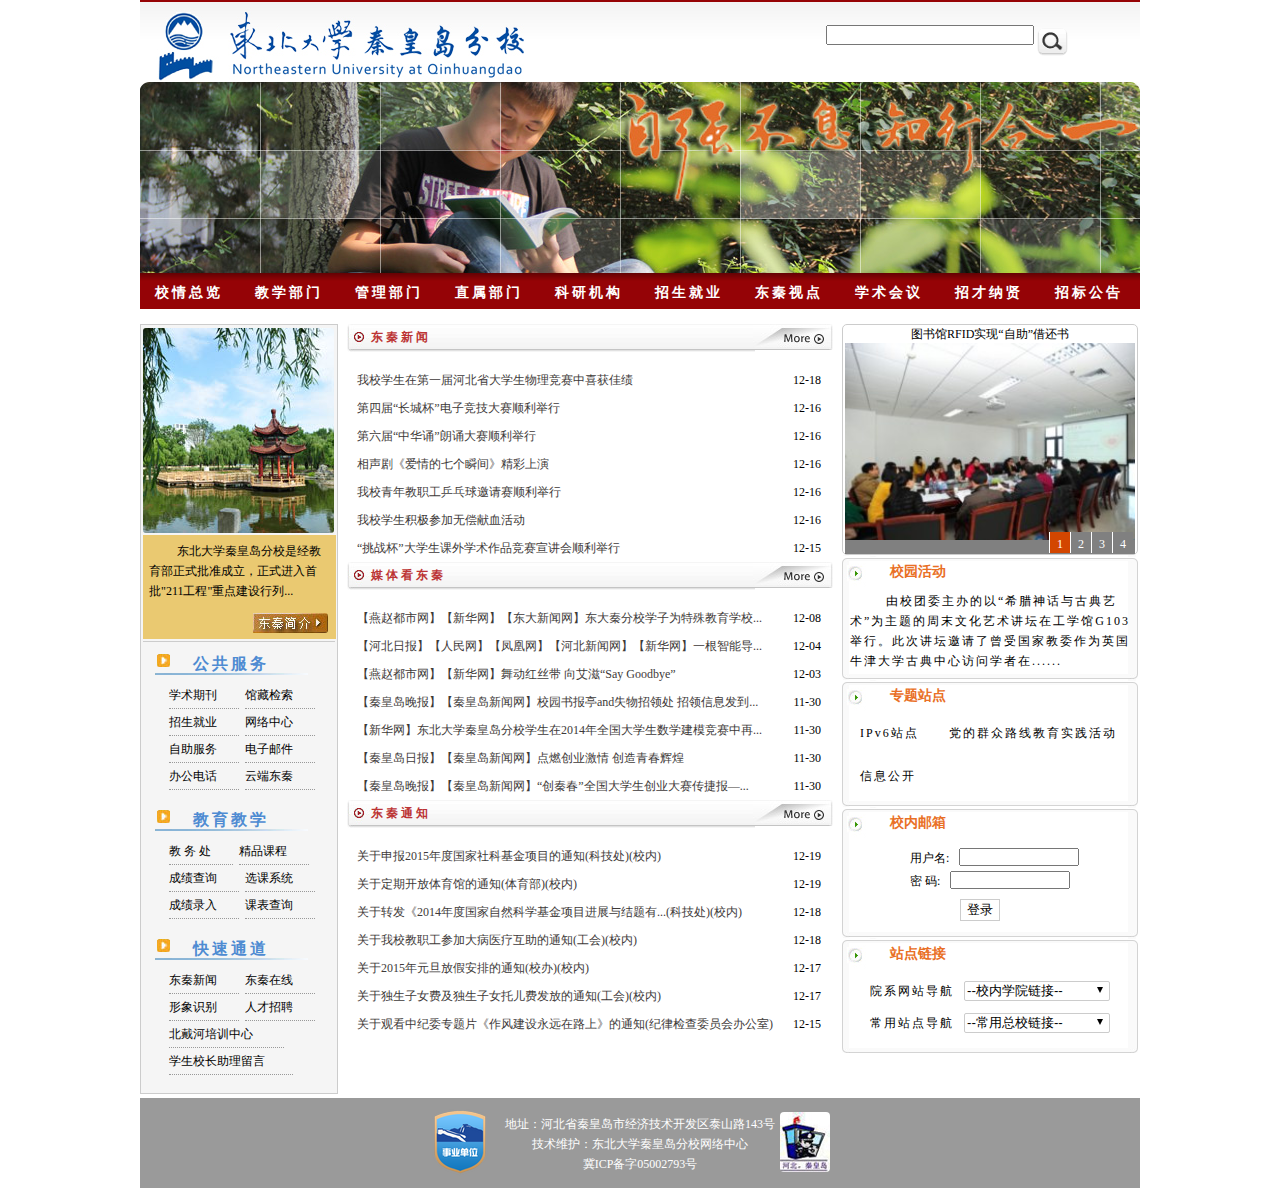
==== about/index.html @ 19c9d752 "Site updated: 2014-12-25 08:44:18" ====
<!DOCTYPE html>
<html lang="en">
<head>
<meta charset="UTF-8">
<title>欢迎光临东北大学秦皇岛分校</title>
<link rel="stylesheet" type="text/css" href="css/css.css">
<head>
<body>
	<div id="wrap">
		<div id="header">
			<div class="top">
				<div class="logo"></div>
				<div class="search">
					<input type="search" class="text">
					<input id="search-btn" type="button" class="btn">
				</div>
			</div>
			<div class="banner">
				<img src="img/banner1.jpg" alt="banner1" />	
			</div>
			<div class="menu">
				<ul id="nav" class="nav">
					<li class="dp"><a href="">校情总览</a></li>	
					<li class="dp"><a href="">教学部门</a></li>
					<li class="dp"><a href="">管理部门</a></li>
					<li class="dp"><a href="">直属部门</a></li>
					<li class="dp"><a href="">科研机构</a></li>
					<li class="dp"><a href="">招生就业</a></li>
					<li class="dp"><a href="">东秦视点</a></li>
					<li class="dp"><a href="">学术会议</a></li>
					<li class="dp"><a href="">招才纳贤</a></li>
					<li class="dp"><a href="">招标公告</a></li>
				</ul>
				<ul id="menu-nav" class="menu-nav">
					
				</ul>
			</div>
		</div>
		<div id="content">
			<div class="con-left">
				<div class="intro">
					<img src="img/fxjj1.jpg" alt="">
					<div class="text">
						<p>
						<a href="#">东北大学秦皇岛分校是经教育部正式批准成立，正式进入首批"211工程"重点建设行列...</a>
						</p>
						<div class="more">
							<a href="#"><img src="img/ddjjsub.jpg" alt=""></a>
						</div>	
					</div>
				</div>
				<div class="links">
					<div class="links-mo">
						<h2><span>公共服务</span></h2>
						<ul>
							<li><a href="#">学术期刊</a></li>
							<li><a href="#">馆藏检索</a></li>
							<li><a href="#">招生就业</a></li>
							<li><a href="#">网络中心</a></li>
							<li><a href="#">自助服务</a></li>
							<li><a href="#">电子邮件</a></li>
							<li><a href="#">办公电话</a></li>
							<li><a href="#">云端东秦</a></li>
						</ul>	
					</div>
					<div class="links-mo">
						<h2><span>教育教学</span></h2>
						<ul>
							<li><a href="#">教 务 处</a></li>
							<li><a href="#">精品课程</a></li>
							<li><a href="#">
							成绩查询</a></li>
							<li><a href="#">选课系统</a></li>
							<li><a href="#">成绩录入</a></li>
							<li><a href="#">课表查询</a></li>
						</ul>	
					</div>
					<div class="links-mo">
						<h2><span>快速通道</span></h2>
						<ul>
							<li><a href="#">东秦新闻</a></li>
							<li><a href="#">东秦在线</a></li>
							<li><a href="#">
							形象识别</a></li>
							<li><a href="#">人才招聘</a></li>
							<li><a href="#">北戴河培训中心&nbsp;&nbsp;&nbsp;</a></li>
							<li><a href="#">学生校长助理留言&nbsp;&nbsp;</a></li>
						</ul>	
					</div>
				</div>
			</div>
			<div class="con-mid">
				<div class="news-mod">
					<h2>东秦新闻</h2>
					<ul>
						<li><a href="#">我校学生在第一届河北省大学生物理竞赛中喜获佳绩</a><span>12-18</span></li>
						<li><a href="#">第四届“长城杯”电子竞技大赛顺利举行</a><span>12-16</span></li>
						<li><a href="#">第六届“中华诵”朗诵大赛顺利举行</a><span>12-16</span></li>
						<li><a href="#">相声剧《爱情的七个瞬间》精彩上演</a><span>12-16</span></li>
						<li><a href="#">我校青年教职工乒乓球邀请赛顺利举行</a><span>12-16</span></li>
						<li><a href="#">我校学生积极参加无偿献血活动</a><span>12-16</span></li>
						<li><a href="#">“挑战杯”大学生课外学术作品竞赛宣讲会顺利举行</a><span>12-15</span></li>
					</ul>
				</div>
				<div class="news-mod">
					<h2>媒体看东秦</h2>
					<ul>
						<li><a href="#">【燕赵都市网】【新华网】【东大新闻网】东大秦分校学子为特殊教育学校...</a><span>12-08</span></li>
						<li><a href="#">【河北日报】【人民网】【凤凰网】【河北新闻网】【新华网】一根智能导...</a><span>12-04</span></li>
						<li><a href="#">【燕赵都市网】【新华网】舞动红丝带 向艾滋“Say Goodbye”</a><span>12-03</span></li>
						<li><a href="#">【秦皇岛晚报】【秦皇岛新闻网】校园书报亭and失物招领处 招领信息发到...</a><span>11-30</span></li>
						<li><a href="#">【新华网】东北大学秦皇岛分校学生在2014年全国大学生数学建模竞赛中再...</a><span>11-30</span></li>
						<li><a href="#">【秦皇岛日报】【秦皇岛新闻网】点燃创业激情 创造青春辉煌</a><span>11-30</span></li>
						<li><a href="#">【秦皇岛晚报】【秦皇岛新闻网】“创秦春”全国大学生创业大赛传捷报—...</a><span>11-30</span></li>
					</ul>
				</div>
				<div class="news-mod">
					<h2>东秦通知</h2>
					<ul>
						<li><a href="#">关于申报2015年度国家社科基金项目的通知(科技处)(校内)</a><span>12-19</span></li>
						<li><a href="#">关于定期开放体育馆的通知(体育部)(校内)</a><span>12-19</span></li>
						<li><a href="#">关于转发《2014年度国家自然科学基金项目进展与结题有...(科技处)(校内)</a><span>12-18</span></li>
						<li><a href="#">关于我校教职工参加大病医疗互助的通知(工会)(校内)</a><span>12-18</span></li>
						<li><a href="#">关于2015年元旦放假安排的通知(校办)(校内)</a><span>12-17</span></li>
						<li><a href="#">关于独生子女费及独生子女托儿费发放的通知(工会)(校内)</a><span>12-17</span></li>
						<li><a href="#">关于观看中纪委专题片《作风建设永远在路上》的通知(纪律检查委员会办公室)</a><span>12-15</span></li>
					</ul>
				</div>
			</div>
			<div class="con-right">
				<div class="scroll-news">
					<h4>图书馆RFID实现“自助”借还书</h4>
					<div>
						<a href="#"><img src="img/1.jpg" /></a>
						<span></span>
						<ul>
							<li class="active"><a href="#">1</a></li>
							<li><a href="#">2</a></li>
							<li><a href="#">3</a></li>
							<li><a href="#">4</a></li>
						</ul>
					</div>
				</div>
				<div class="mod-out">
					<div class="mod-mid">
						<div class="mod-in">
							<h2>校园活动</h2>
							<p>
								<a href="#"> 由校团委主办的以“希腊神话与古典艺术”为主题的周末文化艺术讲坛在工学馆G103举行。此次讲坛邀请了曾受国家教委作为英国牛津大学古典中心访问学者在......</a>
							</p>
						</div>
					</div>
				</div>
				<div class="mod-out">
					<div class="mod-mid">
						<div class="mod-in">
							<h2>专题站点</h2>
							<ul>
								<li><a href="#">IPv6站点</a></li>
								<li><a href="#">党的群众路线教育实践活动</a></li>
								<li><a href="#">信息公开</a></li>
							</ul>
						</div>
					</div>
				</div>
				<div class="mod-out">
					<div class="mod-mid">
						<div class="mod-in">
							<h2>校内邮箱</h2>
							<form action="http://mail.neuq.edu.cn/coremail/login.jsp">
							用户名:<input type="text" class="text"><br>
							密&nbsp;码:<input type="password" class="text"><br>
							<input type="submit" value="登录" class="btn">
							</form>
						</div>
					</div>
				</div>
				<div class="mod-out">
					<div class="mod-mid">
						<div class="mod-in">
							<h2>站点链接</h2>
							<div class="foot-nav">
							院系网站导航<input type="text" class="hint" value="--校内学院链接--"><br>
							常用站点导航<input type="text" class="hint" value="--常用总校链接--">
							</div>
							<a href="#"></a>
						</div>
					</div>
				</div>
			</div>
		</div>
		<div id="footer">
			<div class="foot-blue"><img src="img/blue.png"></div>
			<div class="foot-text">
				<p>地址：河北省秦皇岛市经济技术开发区泰山路143号</p>
				<p>技术维护：东北大学秦皇岛分校网络中心</p>
				<p>冀ICP备字05002793号</p>
			</div>
			<div class="foot-gt"><img src="img/bjgt.jpg"></div>
		</div>
	</div>

</body>
</html>
---- about/css/css.css ----
@import url(reset.css);

body{font-size: 12px;}
#wrap{width:1000px;margin:0 auto;}

#header .top{ width:1000px;height:82px;background: url(../img/top-bg.jpg) repeat-x;}
#header .top .logo{float:left;width:373px;height:82px;margin-left:16px;background: url(../img/logo.jpg) no-repeat;}
#header .top .search{padding-top:20px;width:314px;float:right; }
#header .text{width:208px;font-size: 12px;}
#header .btn{position:relative;top:8px;border:none;outline:none;width:31px;height:28px;border-radius:8px;background: url(../img/btn-bg1.gif) no-repeat;}

.banner{width:1000px;height:191px;border-bottom-left-radius:10px;}

.menu{position: relative;}
.nav{width:1000px;height:36px;background:url(../img/nav-bg.gif) repeat-x;}
.nav li{width:85px;display: block;float:left;padding-left: 15px;}
.nav a{font-size: 14px;color:#fff;line-height: 40px;font-family: "黑体";font-weight: bold;letter-spacing:3px;}
.nav a:hover{color:#fb0001;}

.menu .menu-nav{position:absolute;top:27px;z-index:1000;}
.menu .menu-nav li{padding-left:12px;padding-right:12px;height:24px;line-height:24px;display: block;background:#eee;border:2px solid #fff;border-right-color: #ccc;border-bottom-color:#ccc;}
.menu .menu-nav li a{color:#666;width:100%;height:24px;}

#content {width:1000px;margin-top:15px;overflow:hidden;}

.con-left{width:192px;border:1px solid #ccc;padding:3px 2px 2px 2px;margin-bottom:10px;background: #f5f5f5;float:left;}
.intro{border-bottom:1px solid #ccc;padding-bottom:2px;}
.intro img{border-radius:3px;}
.intro .text{width:193px;background:#eac971;}
.intro .text p{margin-top:2px;text-indent: 28px;padding:6px;}
.intro .text p a{font-size:12px;line-height:20px;}

.text .more {width:193px;padding:6px 0;}
.text .more img{display: block;padding-left: 110px;}

.links{width:196px;padding-bottom:8px;}
.links-mo{width:196px;}
.links-mo h2{letter-spacing:3px;margin-top:12px;margin-left:12px;padding-bottom:4px;background: url(../img/fwdh.png) no-repeat;}
.links-mo h2 span{padding-left:38px;font-size:16px;color:#4e8bd2;}

.links-mo ul{padding:3px 14px 8px 26px;overflow:hidden;}
.links-mo li{display: block;float:left;border-bottom:1px dotted #999;padding-right:22px;padding-bottom:4px;padding-top:5px;margin-right:6px;}
.links-mo li a{font-size: 12px;}

.con-mid{width:486px;float:left;margin-left:9px;}
.news-mod{width:486px;background: url(../img/news-bg.jpg) no-repeat left top;}
.news-mod h2{letter-spacing:3px;color:#bc3434;width:462px;height:26px;background: url(../img/moreout.jpg) no-repeat right top;padding-left:24px;line-height: 26px;}
.news-mod ul{padding-left: 10px;padding-top: 16px;}
.news-mod li{line-height: 28px;width:464px;}
.news-mod li a {color:#3e3a39;}
.news-mod li span{display: block;float:right;}

.con-right{padding-left:9px;float:left;}
.scroll-news{padding:0 2px 2px 2px;width:290px;height:227px;border:1px solid #ccc;border-radius:5px;overflow:hidden;position:relative;}
.scroll-news h4{width:290px;height:18px;font-size: 12px;line-height: 18px;text-align:center;font-weight:normal;}
.scroll-news img{width:290px;height:214px;}
.scroll-news span{display: block;width:290px;height:14px;background: gray;position:absolute;left:2px;bottom:0;}
.scroll-news ul{padding-top:4px;width:86px;height:21px;position: absolute;right:2px;bottom:1px;}
.scroll-news li{text-align:center;line-height:24px;width:20px;height:21px;float:left;background: gray;border-left:1px solid #fff;}
.scroll-news li a{color:#fff;display: block;width:20px;height:21px;}
.scroll-news li.active{background: #d34600;}

.mod-out{width:297px;background: url(../img/mod-mid-bg.gif) repeat-y;}
.mod-mid{width:297px;background: url(../img/mod-top-bg.gif) no-repeat 0 0;}
.mod-in{padding:8px 9px 8px 8px;background: url(../img/mod-bot-bg.gif) no-repeat 0 bottom;}

.mod-in h2{padding-left:40px;color:#e97026;font-size: 14px;}
.mod-in p {margin-top:10px;line-height: 20px;text-indent:36px;letter-spacing:2px;}

.mod-in ul{margin-top:7px;padding-left:10px;line-height: 43px;letter-spacing:2px;overflow:hidden;}
.mod-in li:first-child{margin-right:30px;}
.mod-in li{display: block;float:left;}

.mod-in form{padding-top:16px;padding-left:60px;}
.mod-in .text{width:112px;height:12px;margin-left:10px;margin-bottom: 5px;}
.mod-in .btn{margin:5px auto 8px 50px;background:#fff;border:1px solid #ccc;}

.mod-in .foot-nav{padding-top:18px;padding-left:20px;letter-spacing:2px;}
.mod-in .hint{width:140px;height:16px;margin-left:10px;margin-bottom: 12px;background: url(../img/foot-select-bg.gif) no-repeat right top;border:1px solid #ccc;border-radius:2px;}

#footer{height:90px;width:1000px;background: #9a9a9a;margin-top:-6px;text-align:center;position: relative;}
#footer p{line-height: 20px;font-size: 12px;color:#fff;}
#footer .foot-text{padding-top:16px;}
#footer .foot-blue{position: absolute;left:280px;top:4px;}
#footer .foot-gt{position:absolute;left:640px;top:14px;}
#footer .foot-gt img{border-radius:4px;}
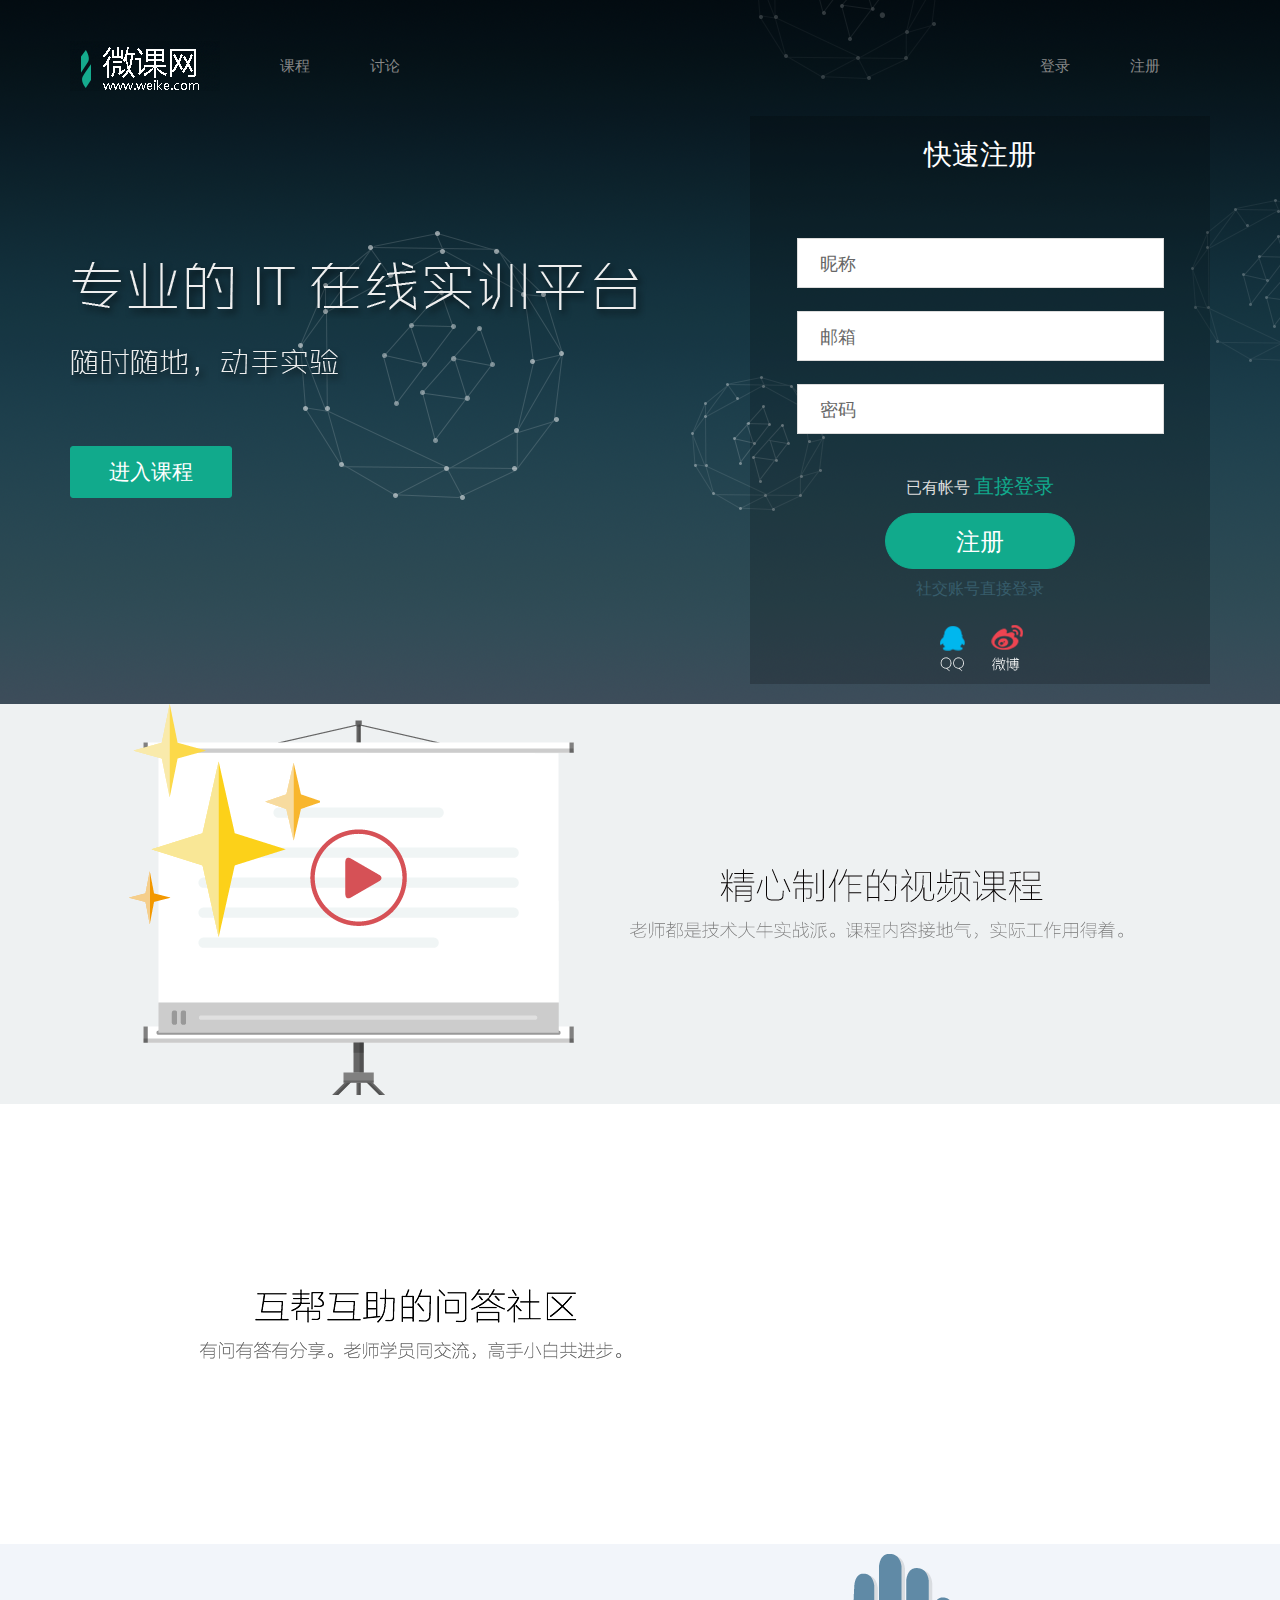
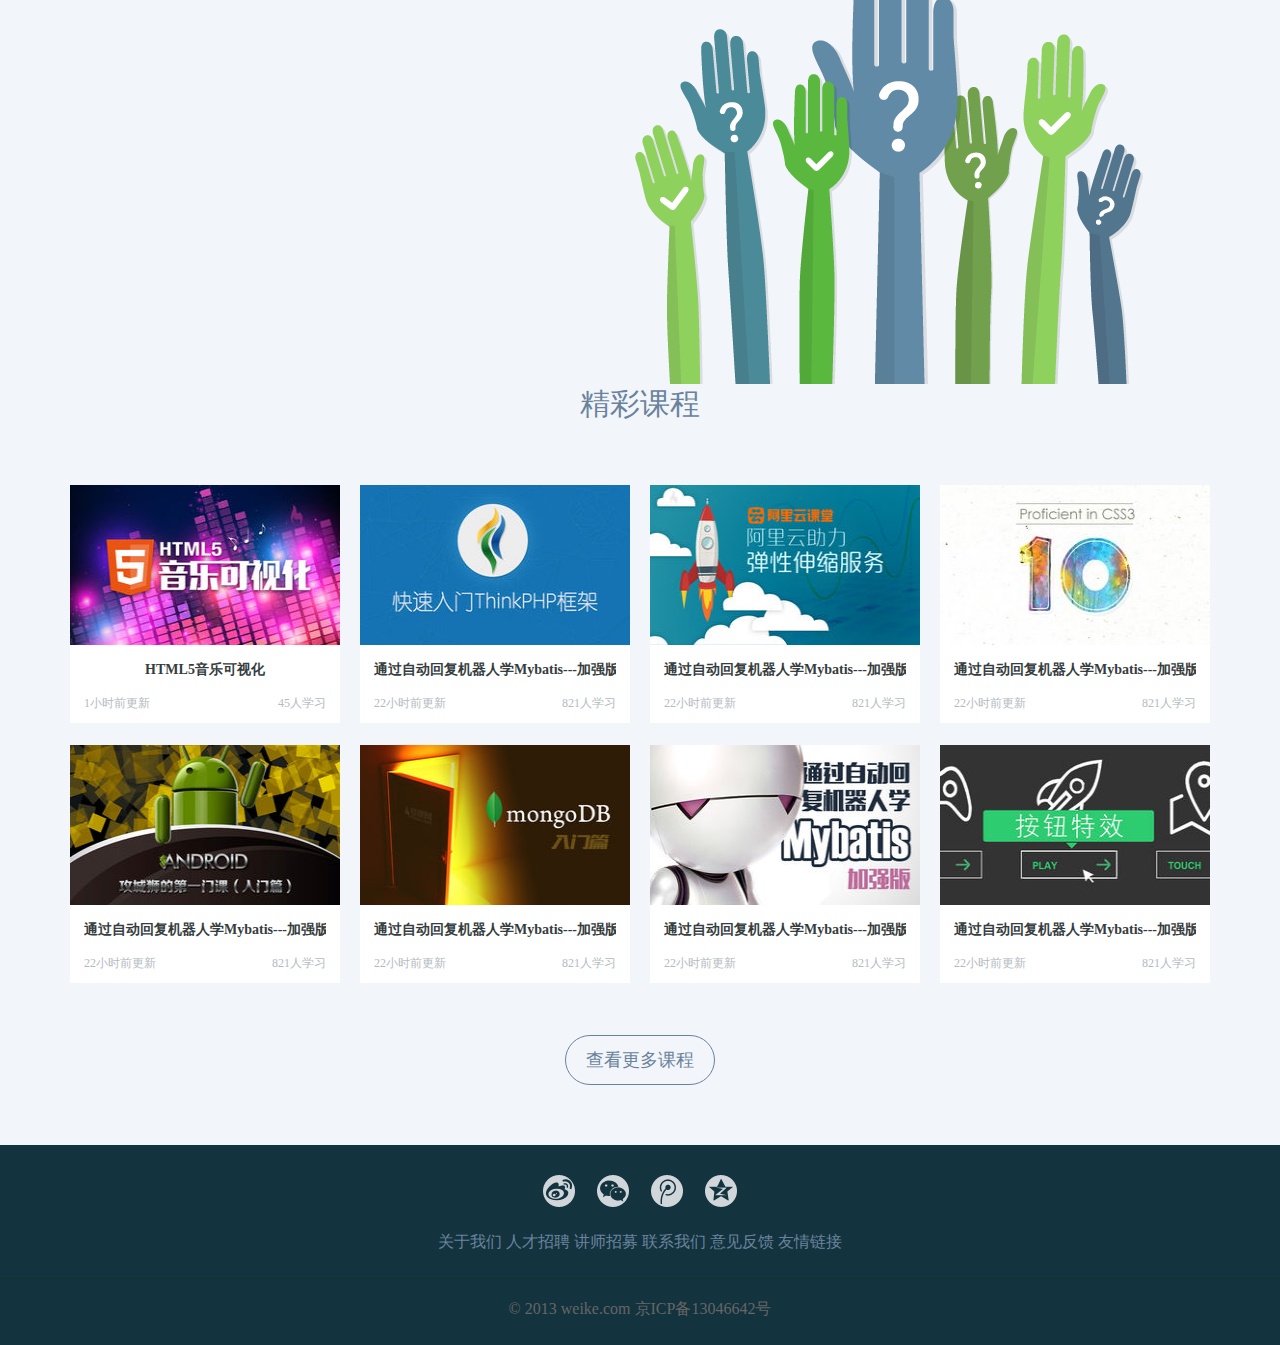
==== commit bf746acd: "Site updated: 2015-01-21 18:40:28" ====
--- a/about/index.html
+++ b/about/index.html
@@ -2,203 +2,237 @@
 <html lang="en">
 <head>
 <meta charset="UTF-8">
-<title>欢迎光临东北大学秦皇岛分校</title>
-<link rel="stylesheet" type="text/css" href="css/css.css">
-<head>
+<title>微课网-国内最大的微课教学平台</title>
+<link rel="stylesheet" type="text/css" href="css/style.css">
+</head>
 <body>
-	<div id="wrap">
-		<div id="header">
-			<div class="top">
-				<div class="logo"></div>
-				<div class="search">
-					<input type="search" class="text">
-					<input id="search-btn" type="button" class="btn">
+	<div id="home-nav">
+		<div class="navbar clear">
+			<div class="logo"></div>
+			<ul class="nav-list">
+				<li><a href="#">课程</a></li>
+				<li><a href="#">讨论</a></li>
+			</ul>
+			<ul class="nav-login">
+				<li><a href="#">登录</a></li>
+				<li><a href="#">注册</a></li>
+			</ul>
+		</div>
+	</div>
+	<div id="home-con" class="clear">
+		<div class="con-left">
+				<div class="con-text">
+					<img src="img/container-title.png">
 				</div>
-			</div>
-			<div class="banner">
-				<img src="img/banner1.jpg" alt="banner1" />	
-			</div>
-			<div class="menu">
-				<ul id="nav" class="nav">
-					<li class="dp"><a href="">校情总览</a></li>	
-					<li class="dp"><a href="">教学部门</a></li>
-					<li class="dp"><a href="">管理部门</a></li>
-					<li class="dp"><a href="">直属部门</a></li>
-					<li class="dp"><a href="">科研机构</a></li>
-					<li class="dp"><a href="">招生就业</a></li>
-					<li class="dp"><a href="">东秦视点</a></li>
-					<li class="dp"><a href="">学术会议</a></li>
-					<li class="dp"><a href="">招才纳贤</a></li>
-					<li class="dp"><a href="">招标公告</a></li>
-				</ul>
-				<ul id="menu-nav" class="menu-nav">
-					
-				</ul>
-			</div>
-		</div>
-		<div id="content">
-			<div class="con-left">
-				<div class="intro">
-					<img src="img/fxjj1.jpg" alt="">
-					<div class="text">
-						<p>
-						<a href="#">东北大学秦皇岛分校是经教育部正式批准成立，正式进入首批"211工程"重点建设行列...</a>
-						</p>
-						<div class="more">
-							<a href="#"><img src="img/ddjjsub.jpg" alt=""></a>
-						</div>	
-					</div>
+				<div class="con-course">
+					<a href="#">进入课程</a>
 				</div>
-				<div class="links">
-					<div class="links-mo">
-						<h2><span>公共服务</span></h2>
-						<ul>
-							<li><a href="#">学术期刊</a></li>
-							<li><a href="#">馆藏检索</a></li>
-							<li><a href="#">招生就业</a></li>
-							<li><a href="#">网络中心</a></li>
-							<li><a href="#">自助服务</a></li>
-							<li><a href="#">电子邮件</a></li>
-							<li><a href="#">办公电话</a></li>
-							<li><a href="#">云端东秦</a></li>
-						</ul>	
-					</div>
-					<div class="links-mo">
-						<h2><span>教育教学</span></h2>
-						<ul>
-							<li><a href="#">教 务 处</a></li>
-							<li><a href="#">精品课程</a></li>
-							<li><a href="#">
-							成绩查询</a></li>
-							<li><a href="#">选课系统</a></li>
-							<li><a href="#">成绩录入</a></li>
-							<li><a href="#">课表查询</a></li>
-						</ul>	
-					</div>
-					<div class="links-mo">
-						<h2><span>快速通道</span></h2>
-						<ul>
-							<li><a href="#">东秦新闻</a></li>
-							<li><a href="#">东秦在线</a></li>
-							<li><a href="#">
-							形象识别</a></li>
-							<li><a href="#">人才招聘</a></li>
-							<li><a href="#">北戴河培训中心&nbsp;&nbsp;&nbsp;</a></li>
-							<li><a href="#">学生校长助理留言&nbsp;&nbsp;</a></li>
-						</ul>	
-					</div>
-				</div>
-			</div>
-			<div class="con-mid">
-				<div class="news-mod">
-					<h2>东秦新闻</h2>
-					<ul>
-						<li><a href="#">我校学生在第一届河北省大学生物理竞赛中喜获佳绩</a><span>12-18</span></li>
-						<li><a href="#">第四届“长城杯”电子竞技大赛顺利举行</a><span>12-16</span></li>
-						<li><a href="#">第六届“中华诵”朗诵大赛顺利举行</a><span>12-16</span></li>
-						<li><a href="#">相声剧《爱情的七个瞬间》精彩上演</a><span>12-16</span></li>
-						<li><a href="#">我校青年教职工乒乓球邀请赛顺利举行</a><span>12-16</span></li>
-						<li><a href="#">我校学生积极参加无偿献血活动</a><span>12-16</span></li>
-						<li><a href="#">“挑战杯”大学生课外学术作品竞赛宣讲会顺利举行</a><span>12-15</span></li>
-					</ul>
-				</div>
-				<div class="news-mod">
-					<h2>媒体看东秦</h2>
-					<ul>
-						<li><a href="#">【燕赵都市网】【新华网】【东大新闻网】东大秦分校学子为特殊教育学校...</a><span>12-08</span></li>
-						<li><a href="#">【河北日报】【人民网】【凤凰网】【河北新闻网】【新华网】一根智能导...</a><span>12-04</span></li>
-						<li><a href="#">【燕赵都市网】【新华网】舞动红丝带 向艾滋“Say Goodbye”</a><span>12-03</span></li>
-						<li><a href="#">【秦皇岛晚报】【秦皇岛新闻网】校园书报亭and失物招领处 招领信息发到...</a><span>11-30</span></li>
-						<li><a href="#">【新华网】东北大学秦皇岛分校学生在2014年全国大学生数学建模竞赛中再...</a><span>11-30</span></li>
-						<li><a href="#">【秦皇岛日报】【秦皇岛新闻网】点燃创业激情 创造青春辉煌</a><span>11-30</span></li>
-						<li><a href="#">【秦皇岛晚报】【秦皇岛新闻网】“创秦春”全国大学生创业大赛传捷报—...</a><span>11-30</span></li>
-					</ul>
-				</div>
-				<div class="news-mod">
-					<h2>东秦通知</h2>
-					<ul>
-						<li><a href="#">关于申报2015年度国家社科基金项目的通知(科技处)(校内)</a><span>12-19</span></li>
-						<li><a href="#">关于定期开放体育馆的通知(体育部)(校内)</a><span>12-19</span></li>
-						<li><a href="#">关于转发《2014年度国家自然科学基金项目进展与结题有...(科技处)(校内)</a><span>12-18</span></li>
-						<li><a href="#">关于我校教职工参加大病医疗互助的通知(工会)(校内)</a><span>12-18</span></li>
-						<li><a href="#">关于2015年元旦放假安排的通知(校办)(校内)</a><span>12-17</span></li>
-						<li><a href="#">关于独生子女费及独生子女托儿费发放的通知(工会)(校内)</a><span>12-17</span></li>
-						<li><a href="#">关于观看中纪委专题片《作风建设永远在路上》的通知(纪律检查委员会办公室)</a><span>12-15</span></li>
-					</ul>
-				</div>
-			</div>
-			<div class="con-right">
-				<div class="scroll-news">
-					<h4>图书馆RFID实现“自助”借还书</h4>
-					<div>
-						<a href="#"><img src="img/1.jpg" /></a>
-						<span></span>
-						<ul>
-							<li class="active"><a href="#">1</a></li>
-							<li><a href="#">2</a></li>
-							<li><a href="#">3</a></li>
-							<li><a href="#">4</a></li>
-						</ul>
-					</div>
-				</div>
-				<div class="mod-out">
-					<div class="mod-mid">
-						<div class="mod-in">
-							<h2>校园活动</h2>
-							<p>
-								<a href="#"> 由校团委主办的以“希腊神话与古典艺术”为主题的周末文化艺术讲坛在工学馆G103举行。此次讲坛邀请了曾受国家教委作为英国牛津大学古典中心访问学者在......</a>
-							</p>
-						</div>
-					</div>
-				</div>
-				<div class="mod-out">
-					<div class="mod-mid">
-						<div class="mod-in">
-							<h2>专题站点</h2>
-							<ul>
-								<li><a href="#">IPv6站点</a></li>
-								<li><a href="#">党的群众路线教育实践活动</a></li>
-								<li><a href="#">信息公开</a></li>
-							</ul>
-						</div>
-					</div>
-				</div>
-				<div class="mod-out">
-					<div class="mod-mid">
-						<div class="mod-in">
-							<h2>校内邮箱</h2>
-							<form action="http://mail.neuq.edu.cn/coremail/login.jsp">
-							用户名:<input type="text" class="text"><br>
-							密&nbsp;码:<input type="password" class="text"><br>
-							<input type="submit" value="登录" class="btn">
-							</form>
-						</div>
-					</div>
-				</div>
-				<div class="mod-out">
-					<div class="mod-mid">
-						<div class="mod-in">
-							<h2>站点链接</h2>
-							<div class="foot-nav">
-							院系网站导航<input type="text" class="hint" value="--校内学院链接--"><br>
-							常用站点导航<input type="text" class="hint" value="--常用总校链接--">
-							</div>
-							<a href="#"></a>
-						</div>
-					</div>
-				</div>
-			</div>
-		</div>
-		<div id="footer">
-			<div class="foot-blue"><img src="img/blue.png"></div>
-			<div class="foot-text">
-				<p>地址：河北省秦皇岛市经济技术开发区泰山路143号</p>
-				<p>技术维护：东北大学秦皇岛分校网络中心</p>
-				<p>冀ICP备字05002793号</p>
-			</div>
-			<div class="foot-gt"><img src="img/bjgt.jpg"></div>
-		</div>
-	</div>
-
+		</div>
+		<div class="con-right clear">
+				<form>
+					<h1>快速注册</h1>
+					<div class="form-text">
+						<span>昵称</span>
+						<input name="name" type="text" />
+					</div>
+					<div class="form-text">
+						<span>邮箱</span>
+						<input name="email" type="email" />
+					</div>
+					<div class="form-text">
+						<span>密码</span>
+						<input name="name" type="password" />
+					</div>
+					<div class="form-login">
+						已有帐号 <a href="#"> 直接登录</a>
+					</div>
+					<div class="form-reg">
+						<button type="submit">注册</button>
+						<div class="f-login">社交账号直接登录</div>
+					</div>
+					<div class="qq-login">
+						<a href="#"><img src="img/qqlogin.png"></a>
+						<a href="#"><img src="img/weibologin.png"></a>
+					</div>
+				</form>
+		</div>
+	</div>
+	<div class="intro1 clear">
+		<div class="intro1-l">
+			<div class="intro1-l-in"></div>
+		</div>
+		<div class="intro1-r"></div>
+	</div>
+	<div class="intro2 clear">
+		<div class="intro2-l">
+			
+		</div>
+		<div class="intro2-r">
+			<div class="intro2-r-in"></div>
+		</div>
+	</div>
+	<div class="home-course">
+		<h1>精彩课程</h1>
+		<div class="co-wrap">
+			<ul class="course-list clear">
+				<li>
+					<a href="#">
+						<div class="co-img">
+							<img src="img/course1.jpg">
+						</div>
+						<div class="co-intro clear">
+							<p>利用 webAudio和canvas可视化你的音乐</p>
+							<span class="l"> 更新至2-5</span>
+							<span class="r"> 课程时长： 2小时 0分</span>
+						</div>
+						<div class="co-tips clear">
+							<h2>HTML5音乐可视化</h2>
+							<span class="l">1小时前更新</span>
+							<span class="r">45人学习</span>
+						</div>
+					</a>
+				</li>
+				<li>
+					<a href="#">
+						<div class="co-img">
+							<img src="img/course2.jpg">
+						</div>
+						<div class="co-intro clear">
+							<p>进一步探索 Mybatis 的奥秘</p>
+							<span class="l">更新至2-5</span>
+							<span class="r">课程时长： 4小时 0分</span>
+						</div>
+						<div class="co-tips clear">
+							<h2>通过自动回复机器人学Mybatis---加强版</h2>
+							<span class="l">22小时前更新</span>
+							<span class="r">821人学习</span>
+						</div>
+					</a>
+				</li>
+				<li>
+					<a href="#">
+						<div class="co-img">
+							<img src="img/course3.jpg">
+						</div>
+						<div class="co-intro clear">
+							<p>进一步探索 Mybatis 的奥秘</p>
+							<span class="l">更新至2-5</span>
+							<span class="r">课程时长： 4小时 0分</span>
+						</div>
+						<div class="co-tips clear">
+							<h2>通过自动回复机器人学Mybatis---加强版</h2>
+							<span class="l">22小时前更新</span>
+							<span class="r">821人学习</span>
+						</div>
+					</a>
+				</li>
+				<li>
+					<a href="#">
+						<div class="co-img">
+							<img src="img/course4.jpg">
+						</div>
+						<div class="co-intro clear">
+							<p>进一步探索 Mybatis 的奥秘</p>
+							<span class="l">更新至2-5</span>
+							<span class="r">课程时长： 4小时 0分</span>
+						</div>
+						<div class="co-tips clear">
+							<h2>通过自动回复机器人学Mybatis---加强版</h2>
+							<span class="l">22小时前更新</span>
+							<span class="r">821人学习</span>
+						</div>
+					</a>
+				</li>
+				<li>
+					<a href="#">
+						<div class="co-img">
+							<img src="img/course5.jpg">
+						</div>
+						<div class="co-intro clear">
+							<p>进一步探索 Mybatis 的奥秘</p>
+							<span class="l">更新至2-5</span>
+							<span class="r">课程时长： 4小时 0分</span>
+						</div>
+						<div class="co-tips clear">
+							<h2>通过自动回复机器人学Mybatis---加强版</h2>
+							<span class="l">22小时前更新</span>
+							<span class="r">821人学习</span>
+						</div>
+					</a>
+				</li>
+				<li>
+					<a href="#">
+						<div class="co-img">
+							<img src="img/course6.jpg">
+						</div>
+						<div class="co-intro clear">
+							<p>进一步探索 Mybatis 的奥秘</p>
+							<span class="l">更新至2-5</span>
+							<span class="r">课程时长： 4小时 0分</span>
+						</div>
+						<div class="co-tips clear">
+							<h2>通过自动回复机器人学Mybatis---加强版</h2>
+							<span class="l">22小时前更新</span>
+							<span class="r">821人学习</span>
+						</div>
+					</a>
+				</li>
+				<li>
+					<a href="#">
+						<div class="co-img">
+							<img src="img/course7.jpg">
+						</div>
+						<div class="co-intro clear">
+							<p>进一步探索 Mybatis 的奥秘</p>
+							<span class="l">更新至2-5</span>
+							<span class="r">课程时长： 4小时 0分</span>
+						</div>
+						<div class="co-tips clear">
+							<h2>通过自动回复机器人学Mybatis---加强版</h2>
+							<span class="l">22小时前更新</span>
+							<span class="r">821人学习</span>
+						</div>
+					</a>
+				</li>
+				<li>
+					<a href="#">
+						<div class="co-img">
+							<img src="img/course8.jpg">
+						</div>
+						<div class="co-intro clear">
+							<p>进一步探索 Mybatis 的奥秘</p>
+							<span class="l">更新至2-5</span>
+							<span class="r">课程时长： 4小时 0分</span>
+						</div>
+						<div class="co-tips clear">
+							<h2>通过自动回复机器人学Mybatis---加强版</h2>
+							<span class="l">22小时前更新</span>
+							<span class="r">821人学习</span>
+						</div>
+					</a>
+				</li>
+			</ul>
+		</div>
+		<div class="more-co">
+			<a href="#">查看更多课程</a>
+		</div>
+	</div>
+	<div id="footer">
+		<div class="fo-sns">
+			<a class="weibo" href="#"></a>
+			<a class="weixin"href="#"></a>
+			<a class="qqwb"href="#"></a>
+			<a class="qzone"href="#"></a>
+		</div>
+		<div class="footer-link">
+		    <a href="#" title="关于我们">关于我们</a>
+		    <a href="#" title="人才招聘">人才招聘</a>
+		    <a href="#" title="讲师招募">讲师招募</a>
+		    <a href="#" title="联系我们">联系我们</a>
+		    <a href="#" title="意见反馈">意见反馈</a>
+		    <a href="#" title="友情链接">友情链接</a>
+		</div>
+		<div class="fo-copyright">© 2013 weike.com  京ICP备13046642号</div>
+	</div>
 </body>
 </html>--- a/about/css/style.css
+++ b/about/css/style.css
@@ -0,0 +1,89 @@
+/* reset css */
+html, body, span, div, p, a, table, tbody, td, h1, h2, h3, h4, h5, h6,
+img, form,strong,b, i, dl, dt, dd, ol, ul, li, dl, dd, dt, iframe, label,
+blockquote, input, button {padding:0; margin:0;list-style: none;}
+body{font-family:"Microsoft YaHei","黑体";color:#666;}
+img {vertical-align:middle; border:none;}
+a {text-decoration:none;outline:none;}
+input,button,select,textarea{outline:none}
+textarea{resize:none}
+
+/* 清浮动 */
+.clear{zoom:1;}
+.clear:after{content:"";display:block;clear:both;}
+
+/*首页*/
+body{background: url(../img/homepage-bg.png) no-repeat;height:2000px;}
+#home-nav{width:100%;height:60px;padding-top:36px;}
+.navbar{width:1140px;height:60px;margin: 0 auto;}
+.navbar li{display: block;height:60px;padding-left:60px;float:left;}
+.navbar li a{font-size: 15px;color:#888;line-height: 60px;}
+.navbar li a:hover{color:#fff;}
+.logo{width:150px;height:60px;background: url(../img/logo.gif) left center no-repeat;overflow: hidden;float:left;}
+.nav-list{float:left;}
+.nav-login{float:right;margin-right:50px;}
+
+#home-con{width:1140px;margin:20px auto;}
+.con-left{float:left;}
+.con-text{padding-top:120px;}
+.con-course{width:640px;padding-top:30px;}
+.con-course a{display: block;width:160px;height:50px;border:1px solid #11AA8C;font-size: 21px;line-height: 50px;text-align: center;border-radius: 3px;color:#fff;background:#11AA8C; }
+.con-course a:hover{background: #28B197;}
+.con-right{float:right;width:460px;height:auto;background:rgba(0,0,0,.2);}
+.con-right h1{width:460px;text-align: center;font-size: 28px;color:#fff;padding-top:20px;margin-bottom:40px;font-weight: normal;position: relative;}
+.form-text{width:460px;height:73px;position: relative;font-size: 18px;text-align: center;}
+.form-text span{position: absolute;left:70px;top:38px;font-size:18px; }
+.form-text input{width:290px;margin-top:24px;padding-left: 75px;background: #fff;height:48px;border:1px solid #dcdcdc;color:#000;font-size: 18px;}
+.form-login{width:460px;text-align: center;font-size: 16px;color:#ddd;margin-top:40px;height:20px;position: relative;}
+.form-login a{font-size: 20px;color:#11AA8C;}
+.form-login a:hover{text-decoration: underline;}
+.form-reg{width:460px;text-align: center;position: relative;}
+.form-reg button{width:190px;height:56px;background: #11AA8c;margin-top: 20px;font-size: 24px;line-height: 56px;color:#fff;font-family: "Microsoft YaHei";border:1px solid #11AA8c;border-radius: 30px;}
+.form-reg button:hover{background:#28B197; }
+.form-reg .f-login{width:460px;height:25px;font-size: 16px;color:#375D6B;margin-top:10px;}
+.qq-login{width:460px;text-align: center;margin-top: 20px;margin-bottom: 10px;}
+.qq-login img{width:50px;height:50px;}
+
+.intro1{width:100%;height:400px;background: #eef1f2;}
+.intro1-l{float:left;width: 550px;height:400px;margin-left: 80px;background: url(../img/01-video.png)-30px -40px no-repeat;overflow: hidden;}
+.intro1-l-in{width:240px;height:240px;background: url(../img/01-star.png)left top no-repeat;}
+.intro1-r{float:left;width:500px;height:400px;background: url(../img/01-text.png) left center no-repeat;}
+.intro2{width:100%;height:440px;background: #fff;}
+.intro2-l{width:430px;height:440px;background: url(../img/04-text.png) left center no-repeat;margin-left: 200px;float:left;}
+.intro2-r{width:580px;height:440px;background: url(../img/04-hand.png) left bottom no-repeat;float:right;margin-right: 100px;}
+.intro2-r-in{width:580px;height:440px;background: url(../img/04-icon.png) left bottom no-repeat;}
+
+.home-course{background: #F2F5FA;width:100%;}
+.home-course h1{font-size: 30px;color:#6A839D;font-weight:100;font-family: "Microsoft YaHei";width:120px;margin:0 auto;padding-top:35px;padding-bottom: 50px; }
+.co-wrap{width:1160px;margin:0 auto;}
+.course-list li{width:270px;margin: 10px;position: relative;height:240px;float:left;}
+.course-list .co-img{overflow: hidden;}
+.course-list img{width:270px;height:160px;display:block;transition:1s;}
+.course-list img:hover{transform:scale(1.2);}
+.co-intro,.co-tips{display:none;color:#656e73;width:242px;height:78px;position: absolute;top:160px;left:0;padding:0 14px;background: #fff;font-size: 12px;}
+.co-intro p{padding-top:10px;height:40px;line-height: 20px;overflow: hidden;}
+.co-intro span,.co-tips span{color:#b4bbbf;}
+.l{float:left;}
+.r{float:right;}
+.co-tips{display: block;}
+.co-tips h2{color:#363d40;height:50px;line-height: 50px;overflow: hidden;white-space: nowrap;font-size: 14px;text-align: center;}
+.more-co{padding:40px 0 60px;text-align: center;}
+.more-co a{display: inline-block;width:148px;height:48px;border:1px solid #6A839D;border-radius:50px;font-size: 18px;line-height: 48px;text-align: center;color:#6A839D;}
+.more-co a:hover{background:#d0d6d9;}
+
+#footer{width:100%;height:200px;background: #13333e;text-align: center;}
+.fo-sns{padding-top: 30px;}
+.fo-sns a{display: inline-block;width:32px;height:32px;margin: 0 9px;vertical-align: middle;background: url(../img/idx-btm.png) no-repeat;}
+.fo-sns .weibo{background-position: 0 -221px;}
+.fo-sns .weibo:hover{background-position: 0 -262px;}
+.fo-sns .weixin{background-position: -52px -221px;}
+.fo-sns .weixin:hover{background-position: -52px -262px;}
+.fo-sns .qqwb{background-position: -104px -221px;}
+.fo-sns .qqwb:hover{background-position: -104px -262px;}
+.fo-sns .qzone{background-position: -156px -221px;}
+.fo-sns .qzone:hover{background-position: -156px -262px;}
+
+.footer-link{padding:25px 0;border-bottom: 1px solid  #133328;}
+.footer-link a{color:#6A839D;}
+.footer-link a:hover{color: #F2F5FA;}
+.fo-copyright{padding:20px 0 25px;}
